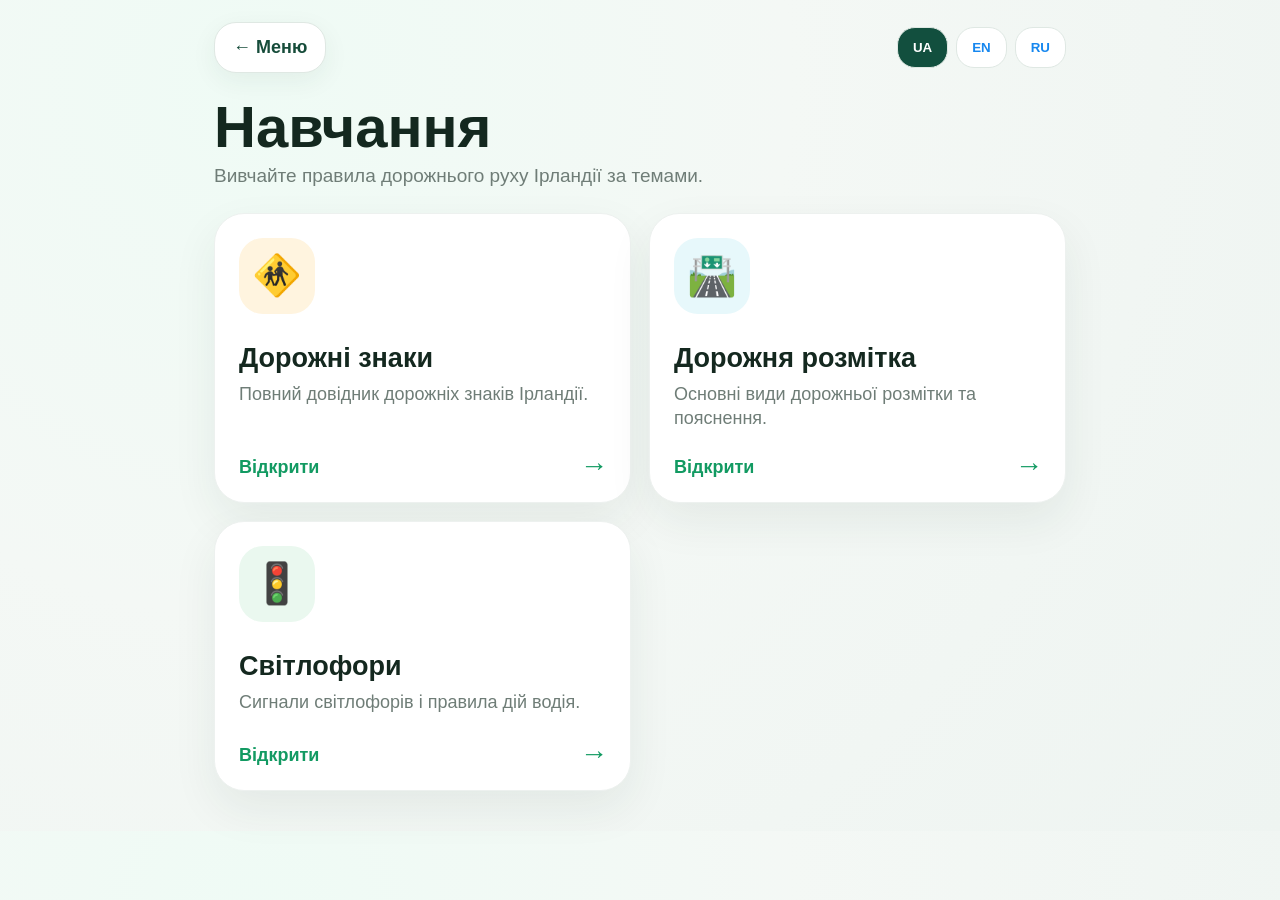
==== learning.html @ 6803e33b "Add files via upload" ====
<!doctype html>
<html lang="uk">
<head>
<meta charset="utf-8">
<meta name="viewport" content="width=device-width,initial-scale=1,viewport-fit=cover">
<meta name="theme-color" content="#f4f8f5">
<title>Навчання — Irish Driving Theory Test</title>
<style>
:root{--bg:#f4f8f5;--card:#fff;--text:#14281f;--muted:#6f7d77;--green:#0f6847;--line:#dfe8e3;--blue:#1687ef}
*{box-sizing:border-box}body{margin:0;background:radial-gradient(circle at 20% 10%,#effbf5 0,#f4f8f5 42%,#eef4f1 100%);font-family:-apple-system,BlinkMacSystemFont,"SF Pro Display","Segoe UI",sans-serif;color:var(--text)}
.page{max-width:900px;margin:auto;padding:calc(22px + env(safe-area-inset-top)) 24px calc(40px + env(safe-area-inset-bottom))}
.top{display:flex;align-items:center;justify-content:space-between;gap:16px;margin-bottom:24px}.back{border:1px solid var(--line);background:#fff;border-radius:22px;padding:14px 18px;font-size:18px;font-weight:800;color:#164c3a;text-decoration:none;box-shadow:0 8px 26px #183b2810}.langs{display:flex;gap:8px}.lang{border:1px solid var(--line);background:white;border-radius:18px;padding:12px 15px;font-weight:800;color:#1687ef}.lang.active{background:#124f3e;color:#fff}
h1{font-size:clamp(36px,7vw,58px);line-height:1.03;margin:8px 0 8px}.lead{font-size:19px;color:var(--muted);margin:0 0 26px}
.grid{display:grid;grid-template-columns:repeat(2,minmax(0,1fr));gap:18px}.card{position:relative;display:flex;flex-direction:column;min-height:270px;padding:24px;border-radius:30px;background:var(--card);border:1px solid #edf1ef;text-decoration:none;color:inherit;box-shadow:0 18px 46px #183b2812;transition:.18s transform}.card:active{transform:scale(.98)}
.icon{width:76px;height:76px;border-radius:24px;display:grid;place-items:center;font-size:40px;margin-bottom:30px}.signs .icon{background:#fff4df}.markings .icon{background:#e7f8fb}.lights .icon{background:#eaf8ef}.card h2{font-size:27px;line-height:1.05;margin:0 0 10px}.card p{font-size:18px;line-height:1.35;color:var(--muted);margin:0 0 26px}.open{margin-top:auto;color:#129a62;font-size:18px;font-weight:900}.arrow{position:absolute;right:22px;bottom:20px;font-size:28px;color:#129a62}
@media(max-width:560px){.page{padding-left:18px;padding-right:18px}.grid{gap:14px}.card{padding:18px;min-height:235px;border-radius:25px}.icon{width:66px;height:66px;border-radius:21px;font-size:34px;margin-bottom:24px}.card h2{font-size:23px}.card p{font-size:16px}.open{font-size:16px}}
</style>
</head>
<body>
<main class="page">
<div class="top"><a class="back" href="index.html">← <span data-k="menu">Меню</span></a><div class="langs"><button class="lang active" data-lang="ua">UA</button><button class="lang" data-lang="en">EN</button><button class="lang" data-lang="ru">RU</button></div></div>
<h1 data-k="title">Навчання</h1><p class="lead" data-k="lead">Вивчайте правила дорожнього руху Ірландії за темами.</p>
<section class="grid">
<a class="card signs" href="road-signs.html"><span class="icon">🚸</span><h2 data-k="signs">Дорожні знаки</h2><p data-k="signsText">Повний довідник дорожніх знаків Ірландії.</p><span class="open" data-k="open">Відкрити</span><span class="arrow">→</span></a>
<a class="card markings" href="road-markings.html"><span class="icon">🛣️</span><h2 data-k="markings">Дорожня розмітка</h2><p data-k="markingsText">Основні види дорожньої розмітки та пояснення.</p><span class="open" data-k="open">Відкрити</span><span class="arrow">→</span></a>
<a class="card lights" href="traffic-lights.html"><span class="icon">🚦</span><h2 data-k="lights">Світлофори</h2><p data-k="lightsText">Сигнали світлофорів і правила дій водія.</p><span class="open" data-k="open">Відкрити</span><span class="arrow">→</span></a>
</section>
</main>
<script>
const T={ua:{menu:'Меню',title:'Навчання',lead:'Вивчайте правила дорожнього руху Ірландії за темами.',signs:'Дорожні знаки',signsText:'Повний довідник дорожніх знаків Ірландії.',markings:'Дорожня розмітка',markingsText:'Основні види дорожньої розмітки та пояснення.',lights:'Світлофори',lightsText:'Сигнали світлофорів і правила дій водія.',open:'Відкрити'},en:{menu:'Menu',title:'Learning',lead:'Study Irish road rules by topic.',signs:'Road signs',signsText:'A complete guide to Irish road signs.',markings:'Road markings',markingsText:'Key Irish road markings and explanations.',lights:'Traffic lights',lightsText:'Traffic light signals and driver actions.',open:'Open'},ru:{menu:'Меню',title:'Обучение',lead:'Изучайте правила дорожного движения Ирландии по темам.',signs:'Дорожные знаки',signsText:'Полный справочник дорожных знаков Ирландии.',markings:'Дорожная разметка',markingsText:'Основные виды разметки и объяснения.',lights:'Светофоры',lightsText:'Сигналы светофора и действия водителя.',open:'Открыть'}};
document.querySelectorAll('.lang').forEach(b=>b.addEventListener('click',()=>{document.querySelectorAll('.lang').forEach(x=>x.classList.toggle('active',x===b));document.querySelectorAll('[data-k]').forEach(el=>el.textContent=T[b.dataset.lang][el.dataset.k]);document.documentElement.lang=b.dataset.lang==='ua'?'uk':b.dataset.lang;}));
</script>
</body></html>
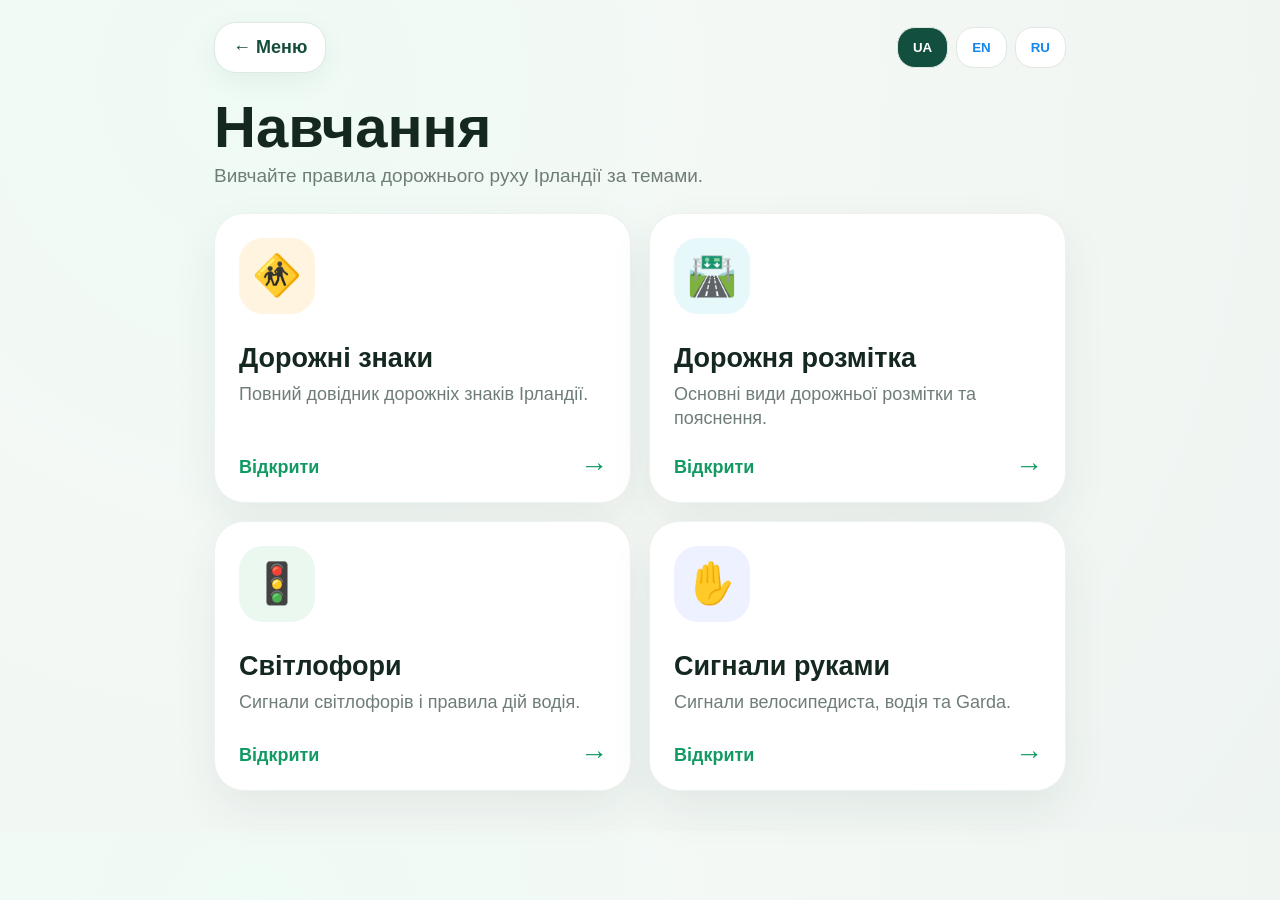
==== commit b601666b: "Add files via upload" ====
--- a/learning.html
+++ b/learning.html
@@ -12,7 +12,7 @@
 .top{display:flex;align-items:center;justify-content:space-between;gap:16px;margin-bottom:24px}.back{border:1px solid var(--line);background:#fff;border-radius:22px;padding:14px 18px;font-size:18px;font-weight:800;color:#164c3a;text-decoration:none;box-shadow:0 8px 26px #183b2810}.langs{display:flex;gap:8px}.lang{border:1px solid var(--line);background:white;border-radius:18px;padding:12px 15px;font-weight:800;color:#1687ef}.lang.active{background:#124f3e;color:#fff}
 h1{font-size:clamp(36px,7vw,58px);line-height:1.03;margin:8px 0 8px}.lead{font-size:19px;color:var(--muted);margin:0 0 26px}
 .grid{display:grid;grid-template-columns:repeat(2,minmax(0,1fr));gap:18px}.card{position:relative;display:flex;flex-direction:column;min-height:270px;padding:24px;border-radius:30px;background:var(--card);border:1px solid #edf1ef;text-decoration:none;color:inherit;box-shadow:0 18px 46px #183b2812;transition:.18s transform}.card:active{transform:scale(.98)}
-.icon{width:76px;height:76px;border-radius:24px;display:grid;place-items:center;font-size:40px;margin-bottom:30px}.signs .icon{background:#fff4df}.markings .icon{background:#e7f8fb}.lights .icon{background:#eaf8ef}.card h2{font-size:27px;line-height:1.05;margin:0 0 10px}.card p{font-size:18px;line-height:1.35;color:var(--muted);margin:0 0 26px}.open{margin-top:auto;color:#129a62;font-size:18px;font-weight:900}.arrow{position:absolute;right:22px;bottom:20px;font-size:28px;color:#129a62}
+.icon{width:76px;height:76px;border-radius:24px;display:grid;place-items:center;font-size:40px;margin-bottom:30px}.signs .icon{background:#fff4df}.markings .icon{background:#e7f8fb}.lights .icon{background:#eaf8ef}.hand .icon{background:#eef1ff}.card h2{font-size:27px;line-height:1.05;margin:0 0 10px}.card p{font-size:18px;line-height:1.35;color:var(--muted);margin:0 0 26px}.open{margin-top:auto;color:#129a62;font-size:18px;font-weight:900}.arrow{position:absolute;right:22px;bottom:20px;font-size:28px;color:#129a62}
 @media(max-width:560px){.page{padding-left:18px;padding-right:18px}.grid{gap:14px}.card{padding:18px;min-height:235px;border-radius:25px}.icon{width:66px;height:66px;border-radius:21px;font-size:34px;margin-bottom:24px}.card h2{font-size:23px}.card p{font-size:16px}.open{font-size:16px}}
 </style>
 </head>
@@ -24,10 +24,11 @@
 <a class="card signs" href="road-signs.html"><span class="icon">🚸</span><h2 data-k="signs">Дорожні знаки</h2><p data-k="signsText">Повний довідник дорожніх знаків Ірландії.</p><span class="open" data-k="open">Відкрити</span><span class="arrow">→</span></a>
 <a class="card markings" href="road-markings.html"><span class="icon">🛣️</span><h2 data-k="markings">Дорожня розмітка</h2><p data-k="markingsText">Основні види дорожньої розмітки та пояснення.</p><span class="open" data-k="open">Відкрити</span><span class="arrow">→</span></a>
 <a class="card lights" href="traffic-lights.html"><span class="icon">🚦</span><h2 data-k="lights">Світлофори</h2><p data-k="lightsText">Сигнали світлофорів і правила дій водія.</p><span class="open" data-k="open">Відкрити</span><span class="arrow">→</span></a>
+<a class="card hand" href="hand-signals.html"><span class="icon">✋</span><h2 data-k="hands">Сигнали руками</h2><p data-k="handsText">Сигнали велосипедиста, водія та Garda.</p><span class="open" data-k="open">Відкрити</span><span class="arrow">→</span></a>
 </section>
 </main>
 <script>
-const T={ua:{menu:'Меню',title:'Навчання',lead:'Вивчайте правила дорожнього руху Ірландії за темами.',signs:'Дорожні знаки',signsText:'Повний довідник дорожніх знаків Ірландії.',markings:'Дорожня розмітка',markingsText:'Основні види дорожньої розмітки та пояснення.',lights:'Світлофори',lightsText:'Сигнали світлофорів і правила дій водія.',open:'Відкрити'},en:{menu:'Menu',title:'Learning',lead:'Study Irish road rules by topic.',signs:'Road signs',signsText:'A complete guide to Irish road signs.',markings:'Road markings',markingsText:'Key Irish road markings and explanations.',lights:'Traffic lights',lightsText:'Traffic light signals and driver actions.',open:'Open'},ru:{menu:'Меню',title:'Обучение',lead:'Изучайте правила дорожного движения Ирландии по темам.',signs:'Дорожные знаки',signsText:'Полный справочник дорожных знаков Ирландии.',markings:'Дорожная разметка',markingsText:'Основные виды разметки и объяснения.',lights:'Светофоры',lightsText:'Сигналы светофора и действия водителя.',open:'Открыть'}};
+const T={ua:{menu:'Меню',title:'Навчання',lead:'Вивчайте правила дорожнього руху Ірландії за темами.',signs:'Дорожні знаки',signsText:'Повний довідник дорожніх знаків Ірландії.',markings:'Дорожня розмітка',markingsText:'Основні види дорожньої розмітки та пояснення.',lights:'Світлофори',lightsText:'Сигнали світлофорів і правила дій водія.',hands:'Сигнали руками',handsText:'Сигнали велосипедиста, водія та Garda.',open:'Відкрити'},en:{menu:'Menu',title:'Learning',lead:'Study Irish road rules by topic.',signs:'Road signs',signsText:'A complete guide to Irish road signs.',markings:'Road markings',markingsText:'Key Irish road markings and explanations.',lights:'Traffic lights',lightsText:'Traffic light signals and driver actions.',hands:'Hand signals',handsText:'Cyclist, driver and Garda hand signals.',open:'Open'},ru:{menu:'Меню',title:'Обучение',lead:'Изучайте правила дорожного движения Ирландии по темам.',signs:'Дорожные знаки',signsText:'Полный справочник дорожных знаков Ирландии.',markings:'Дорожная разметка',markingsText:'Основные виды разметки и объяснения.',lights:'Светофоры',lightsText:'Сигналы светофора и действия водителя.',hands:'Сигналы руками',handsText:'Сигналы велосипедиста, водителя и Garda.',open:'Открыть'}};
 document.querySelectorAll('.lang').forEach(b=>b.addEventListener('click',()=>{document.querySelectorAll('.lang').forEach(x=>x.classList.toggle('active',x===b));document.querySelectorAll('[data-k]').forEach(el=>el.textContent=T[b.dataset.lang][el.dataset.k]);document.documentElement.lang=b.dataset.lang==='ua'?'uk':b.dataset.lang;}));
 </script>
 </body></html>
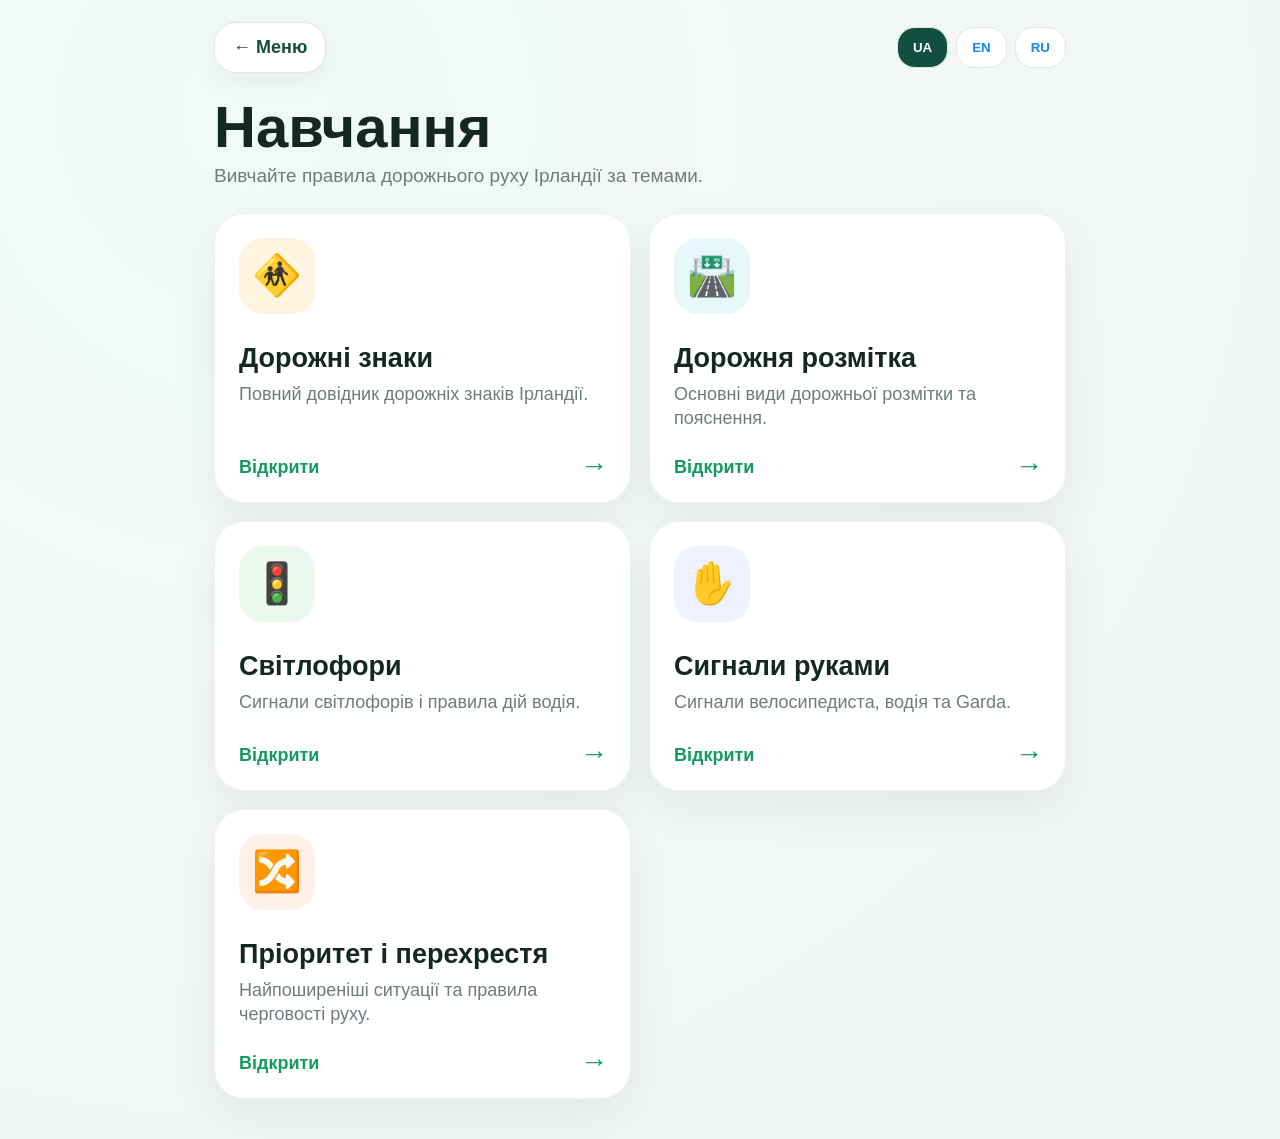
==== commit 9934b6f5: "Add files via upload" ====
--- a/learning.html
+++ b/learning.html
@@ -12,7 +12,7 @@
 .top{display:flex;align-items:center;justify-content:space-between;gap:16px;margin-bottom:24px}.back{border:1px solid var(--line);background:#fff;border-radius:22px;padding:14px 18px;font-size:18px;font-weight:800;color:#164c3a;text-decoration:none;box-shadow:0 8px 26px #183b2810}.langs{display:flex;gap:8px}.lang{border:1px solid var(--line);background:white;border-radius:18px;padding:12px 15px;font-weight:800;color:#1687ef}.lang.active{background:#124f3e;color:#fff}
 h1{font-size:clamp(36px,7vw,58px);line-height:1.03;margin:8px 0 8px}.lead{font-size:19px;color:var(--muted);margin:0 0 26px}
 .grid{display:grid;grid-template-columns:repeat(2,minmax(0,1fr));gap:18px}.card{position:relative;display:flex;flex-direction:column;min-height:270px;padding:24px;border-radius:30px;background:var(--card);border:1px solid #edf1ef;text-decoration:none;color:inherit;box-shadow:0 18px 46px #183b2812;transition:.18s transform}.card:active{transform:scale(.98)}
-.icon{width:76px;height:76px;border-radius:24px;display:grid;place-items:center;font-size:40px;margin-bottom:30px}.signs .icon{background:#fff4df}.markings .icon{background:#e7f8fb}.lights .icon{background:#eaf8ef}.hand .icon{background:#eef1ff}.card h2{font-size:27px;line-height:1.05;margin:0 0 10px}.card p{font-size:18px;line-height:1.35;color:var(--muted);margin:0 0 26px}.open{margin-top:auto;color:#129a62;font-size:18px;font-weight:900}.arrow{position:absolute;right:22px;bottom:20px;font-size:28px;color:#129a62}
+.icon{width:76px;height:76px;border-radius:24px;display:grid;place-items:center;font-size:40px;margin-bottom:30px}.signs .icon{background:#fff4df}.markings .icon{background:#e7f8fb}.lights .icon{background:#eaf8ef}.hand .icon{background:#eef1ff}.priority .icon{background:#fff0e8}.card h2{font-size:27px;line-height:1.05;margin:0 0 10px}.card p{font-size:18px;line-height:1.35;color:var(--muted);margin:0 0 26px}.open{margin-top:auto;color:#129a62;font-size:18px;font-weight:900}.arrow{position:absolute;right:22px;bottom:20px;font-size:28px;color:#129a62}
 @media(max-width:560px){.page{padding-left:18px;padding-right:18px}.grid{gap:14px}.card{padding:18px;min-height:235px;border-radius:25px}.icon{width:66px;height:66px;border-radius:21px;font-size:34px;margin-bottom:24px}.card h2{font-size:23px}.card p{font-size:16px}.open{font-size:16px}}
 </style>
 </head>
@@ -25,10 +25,12 @@
 <a class="card markings" href="road-markings.html"><span class="icon">🛣️</span><h2 data-k="markings">Дорожня розмітка</h2><p data-k="markingsText">Основні види дорожньої розмітки та пояснення.</p><span class="open" data-k="open">Відкрити</span><span class="arrow">→</span></a>
 <a class="card lights" href="traffic-lights.html"><span class="icon">🚦</span><h2 data-k="lights">Світлофори</h2><p data-k="lightsText">Сигнали світлофорів і правила дій водія.</p><span class="open" data-k="open">Відкрити</span><span class="arrow">→</span></a>
 <a class="card hand" href="hand-signals.html"><span class="icon">✋</span><h2 data-k="hands">Сигнали руками</h2><p data-k="handsText">Сигнали велосипедиста, водія та Garda.</p><span class="open" data-k="open">Відкрити</span><span class="arrow">→</span></a>
+
+<a class="card priority" href="priority-intersections.html"><span class="icon">🔀</span><h2 data-k="priority">Пріоритет і перехрестя</h2><p data-k="priorityText">Найпоширеніші ситуації та правила черговості руху.</p><span class="open" data-k="open">Відкрити</span><span class="arrow">→</span></a>
 </section>
 </main>
 <script>
-const T={ua:{menu:'Меню',title:'Навчання',lead:'Вивчайте правила дорожнього руху Ірландії за темами.',signs:'Дорожні знаки',signsText:'Повний довідник дорожніх знаків Ірландії.',markings:'Дорожня розмітка',markingsText:'Основні види дорожньої розмітки та пояснення.',lights:'Світлофори',lightsText:'Сигнали світлофорів і правила дій водія.',hands:'Сигнали руками',handsText:'Сигнали велосипедиста, водія та Garda.',open:'Відкрити'},en:{menu:'Menu',title:'Learning',lead:'Study Irish road rules by topic.',signs:'Road signs',signsText:'A complete guide to Irish road signs.',markings:'Road markings',markingsText:'Key Irish road markings and explanations.',lights:'Traffic lights',lightsText:'Traffic light signals and driver actions.',hands:'Hand signals',handsText:'Cyclist, driver and Garda hand signals.',open:'Open'},ru:{menu:'Меню',title:'Обучение',lead:'Изучайте правила дорожного движения Ирландии по темам.',signs:'Дорожные знаки',signsText:'Полный справочник дорожных знаков Ирландии.',markings:'Дорожная разметка',markingsText:'Основные виды разметки и объяснения.',lights:'Светофоры',lightsText:'Сигналы светофора и действия водителя.',hands:'Сигналы руками',handsText:'Сигналы велосипедиста, водителя и Garda.',open:'Открыть'}};
+const T={ua:{menu:'Меню',title:'Навчання',lead:'Вивчайте правила дорожнього руху Ірландії за темами.',signs:'Дорожні знаки',signsText:'Повний довідник дорожніх знаків Ірландії.',markings:'Дорожня розмітка',markingsText:'Основні види дорожньої розмітки та пояснення.',lights:'Світлофори',lightsText:'Сигнали світлофорів і правила дій водія.',hands:'Сигнали руками',handsText:'Сигнали велосипедиста, водія та Garda.',priority:'Пріоритет і перехрестя',priorityText:'Найпоширеніші ситуації та правила черговості руху.',open:'Відкрити'},en:{menu:'Menu',title:'Learning',lead:'Study Irish road rules by topic.',signs:'Road signs',signsText:'A complete guide to Irish road signs.',markings:'Road markings',markingsText:'Key Irish road markings and explanations.',lights:'Traffic lights',lightsText:'Traffic light signals and driver actions.',hands:'Hand signals',handsText:'Cyclist, driver and Garda hand signals.',priority:'Priority and junctions',priorityText:'Common situations and rules of right of way.',open:'Open'},ru:{menu:'Меню',title:'Обучение',lead:'Изучайте правила дорожного движения Ирландии по темам.',signs:'Дорожные знаки',signsText:'Полный справочник дорожных знаков Ирландии.',markings:'Дорожная разметка',markingsText:'Основные виды разметки и объяснения.',lights:'Светофоры',lightsText:'Сигналы светофора и действия водителя.',hands:'Сигналы руками',handsText:'Сигналы велосипедиста, водителя и Garda.',priority:'Приоритет и перекрёстки',priorityText:'Распространённые ситуации и правила очередности движения.',open:'Открыть'}};
 document.querySelectorAll('.lang').forEach(b=>b.addEventListener('click',()=>{document.querySelectorAll('.lang').forEach(x=>x.classList.toggle('active',x===b));document.querySelectorAll('[data-k]').forEach(el=>el.textContent=T[b.dataset.lang][el.dataset.k]);document.documentElement.lang=b.dataset.lang==='ua'?'uk':b.dataset.lang;}));
 </script>
 </body></html>
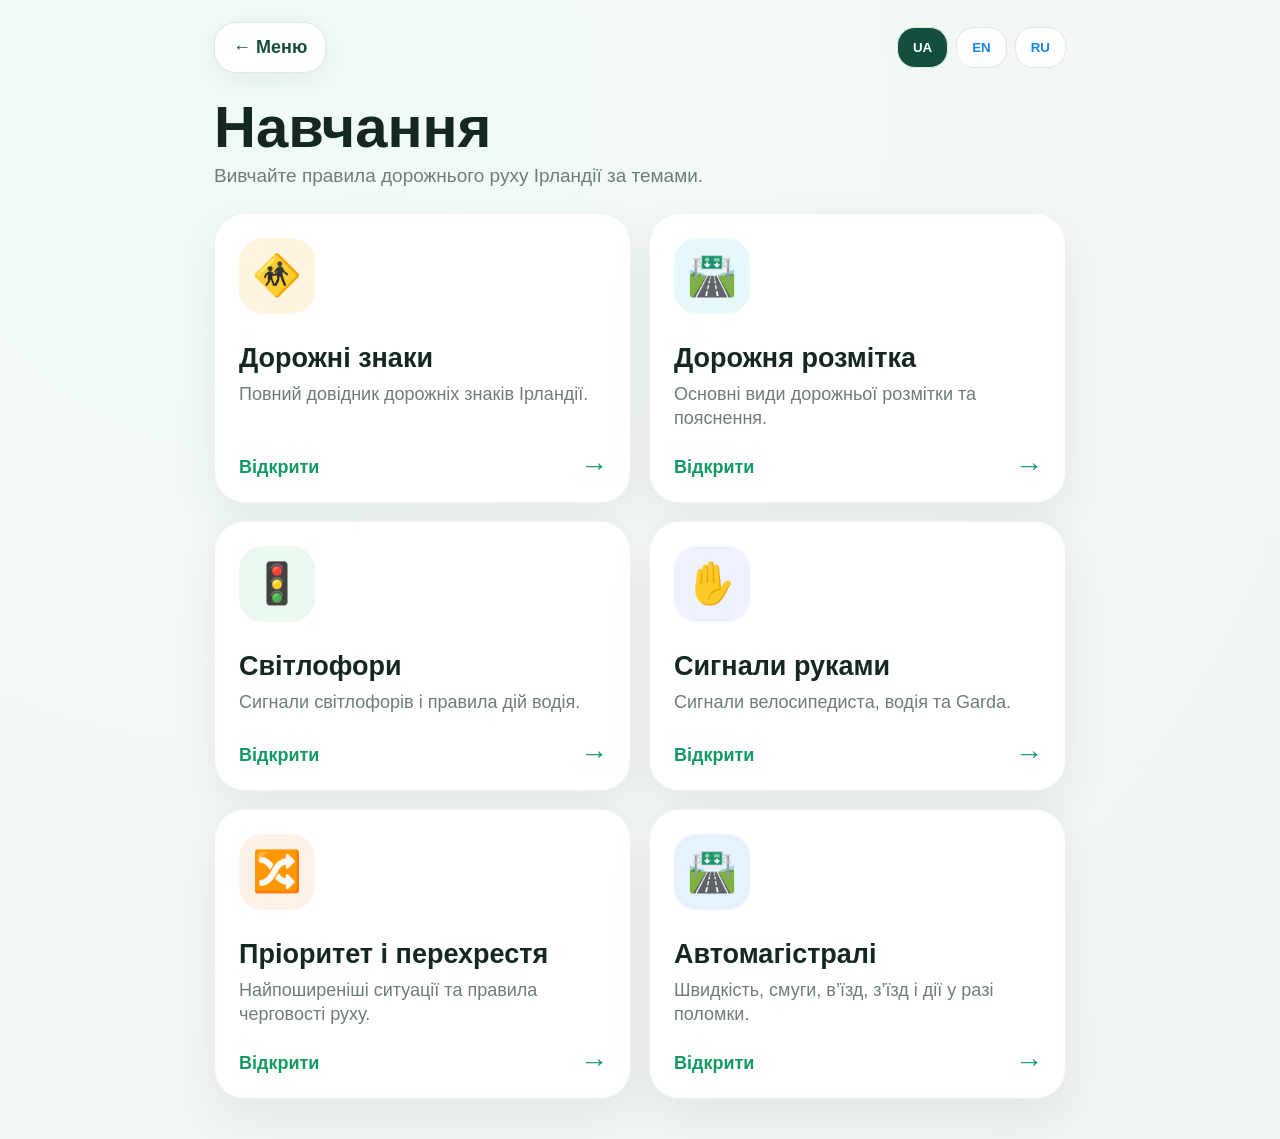
==== commit 2c68fead: "Add files via upload" ====
--- a/learning.html
+++ b/learning.html
@@ -12,7 +12,7 @@
 .top{display:flex;align-items:center;justify-content:space-between;gap:16px;margin-bottom:24px}.back{border:1px solid var(--line);background:#fff;border-radius:22px;padding:14px 18px;font-size:18px;font-weight:800;color:#164c3a;text-decoration:none;box-shadow:0 8px 26px #183b2810}.langs{display:flex;gap:8px}.lang{border:1px solid var(--line);background:white;border-radius:18px;padding:12px 15px;font-weight:800;color:#1687ef}.lang.active{background:#124f3e;color:#fff}
 h1{font-size:clamp(36px,7vw,58px);line-height:1.03;margin:8px 0 8px}.lead{font-size:19px;color:var(--muted);margin:0 0 26px}
 .grid{display:grid;grid-template-columns:repeat(2,minmax(0,1fr));gap:18px}.card{position:relative;display:flex;flex-direction:column;min-height:270px;padding:24px;border-radius:30px;background:var(--card);border:1px solid #edf1ef;text-decoration:none;color:inherit;box-shadow:0 18px 46px #183b2812;transition:.18s transform}.card:active{transform:scale(.98)}
-.icon{width:76px;height:76px;border-radius:24px;display:grid;place-items:center;font-size:40px;margin-bottom:30px}.signs .icon{background:#fff4df}.markings .icon{background:#e7f8fb}.lights .icon{background:#eaf8ef}.hand .icon{background:#eef1ff}.priority .icon{background:#fff0e8}.card h2{font-size:27px;line-height:1.05;margin:0 0 10px}.card p{font-size:18px;line-height:1.35;color:var(--muted);margin:0 0 26px}.open{margin-top:auto;color:#129a62;font-size:18px;font-weight:900}.arrow{position:absolute;right:22px;bottom:20px;font-size:28px;color:#129a62}
+.icon{width:76px;height:76px;border-radius:24px;display:grid;place-items:center;font-size:40px;margin-bottom:30px}.signs .icon{background:#fff4df}.markings .icon{background:#e7f8fb}.lights .icon{background:#eaf8ef}.hand .icon{background:#eef1ff}.priority .icon{background:#fff0e8}.motorways .icon{background:#e6f2ff}.card h2{font-size:27px;line-height:1.05;margin:0 0 10px}.card p{font-size:18px;line-height:1.35;color:var(--muted);margin:0 0 26px}.open{margin-top:auto;color:#129a62;font-size:18px;font-weight:900}.arrow{position:absolute;right:22px;bottom:20px;font-size:28px;color:#129a62}
 @media(max-width:560px){.page{padding-left:18px;padding-right:18px}.grid{gap:14px}.card{padding:18px;min-height:235px;border-radius:25px}.icon{width:66px;height:66px;border-radius:21px;font-size:34px;margin-bottom:24px}.card h2{font-size:23px}.card p{font-size:16px}.open{font-size:16px}}
 </style>
 </head>
@@ -27,10 +27,12 @@
 <a class="card hand" href="hand-signals.html"><span class="icon">✋</span><h2 data-k="hands">Сигнали руками</h2><p data-k="handsText">Сигнали велосипедиста, водія та Garda.</p><span class="open" data-k="open">Відкрити</span><span class="arrow">→</span></a>
 
 <a class="card priority" href="priority-intersections.html"><span class="icon">🔀</span><h2 data-k="priority">Пріоритет і перехрестя</h2><p data-k="priorityText">Найпоширеніші ситуації та правила черговості руху.</p><span class="open" data-k="open">Відкрити</span><span class="arrow">→</span></a>
+
+<a class="card motorways" href="motorways.html"><span class="icon">🛣️</span><h2 data-k="motorways">Автомагістралі</h2><p data-k="motorwaysText">Швидкість, смуги, в’їзд, з’їзд і дії у разі поломки.</p><span class="open" data-k="open">Відкрити</span><span class="arrow">→</span></a>
 </section>
 </main>
 <script>
-const T={ua:{menu:'Меню',title:'Навчання',lead:'Вивчайте правила дорожнього руху Ірландії за темами.',signs:'Дорожні знаки',signsText:'Повний довідник дорожніх знаків Ірландії.',markings:'Дорожня розмітка',markingsText:'Основні види дорожньої розмітки та пояснення.',lights:'Світлофори',lightsText:'Сигнали світлофорів і правила дій водія.',hands:'Сигнали руками',handsText:'Сигнали велосипедиста, водія та Garda.',priority:'Пріоритет і перехрестя',priorityText:'Найпоширеніші ситуації та правила черговості руху.',open:'Відкрити'},en:{menu:'Menu',title:'Learning',lead:'Study Irish road rules by topic.',signs:'Road signs',signsText:'A complete guide to Irish road signs.',markings:'Road markings',markingsText:'Key Irish road markings and explanations.',lights:'Traffic lights',lightsText:'Traffic light signals and driver actions.',hands:'Hand signals',handsText:'Cyclist, driver and Garda hand signals.',priority:'Priority and junctions',priorityText:'Common situations and rules of right of way.',open:'Open'},ru:{menu:'Меню',title:'Обучение',lead:'Изучайте правила дорожного движения Ирландии по темам.',signs:'Дорожные знаки',signsText:'Полный справочник дорожных знаков Ирландии.',markings:'Дорожная разметка',markingsText:'Основные виды разметки и объяснения.',lights:'Светофоры',lightsText:'Сигналы светофора и действия водителя.',hands:'Сигналы руками',handsText:'Сигналы велосипедиста, водителя и Garda.',priority:'Приоритет и перекрёстки',priorityText:'Распространённые ситуации и правила очередности движения.',open:'Открыть'}};
+const T={ua:{menu:'Меню',title:'Навчання',lead:'Вивчайте правила дорожнього руху Ірландії за темами.',signs:'Дорожні знаки',signsText:'Повний довідник дорожніх знаків Ірландії.',markings:'Дорожня розмітка',markingsText:'Основні види дорожньої розмітки та пояснення.',lights:'Світлофори',lightsText:'Сигнали світлофорів і правила дій водія.',hands:'Сигнали руками',handsText:'Сигнали велосипедиста, водія та Garda.',priority:'Пріоритет і перехрестя',priorityText:'Найпоширеніші ситуації та правила черговості руху.',motorways:'Автомагістралі',motorwaysText:'Швидкість, смуги, в’їзд, з’їзд і дії у разі поломки.',open:'Відкрити'},en:{menu:'Menu',title:'Learning',lead:'Study Irish road rules by topic.',signs:'Road signs',signsText:'A complete guide to Irish road signs.',markings:'Road markings',markingsText:'Key Irish road markings and explanations.',lights:'Traffic lights',lightsText:'Traffic light signals and driver actions.',hands:'Hand signals',handsText:'Cyclist, driver and Garda hand signals.',priority:'Priority and junctions',priorityText:'Common situations and rules of right of way.',motorways:'Motorways',motorwaysText:'Speed, lanes, joining, exits and breakdown procedures.',open:'Open'},ru:{menu:'Меню',title:'Обучение',lead:'Изучайте правила дорожного движения Ирландии по темам.',signs:'Дорожные знаки',signsText:'Полный справочник дорожных знаков Ирландии.',markings:'Дорожная разметка',markingsText:'Основные виды разметки и объяснения.',lights:'Светофоры',lightsText:'Сигналы светофора и действия водителя.',hands:'Сигналы руками',handsText:'Сигналы велосипедиста, водителя и Garda.',priority:'Приоритет и перекрёстки',priorityText:'Распространённые ситуации и правила очередности движения.',motorways:'Автомагистрали',motorwaysText:'Скорость, полосы, въезд, съезд и действия при поломке.',open:'Открыть'}};
 document.querySelectorAll('.lang').forEach(b=>b.addEventListener('click',()=>{document.querySelectorAll('.lang').forEach(x=>x.classList.toggle('active',x===b));document.querySelectorAll('[data-k]').forEach(el=>el.textContent=T[b.dataset.lang][el.dataset.k]);document.documentElement.lang=b.dataset.lang==='ua'?'uk':b.dataset.lang;}));
 </script>
 </body></html>
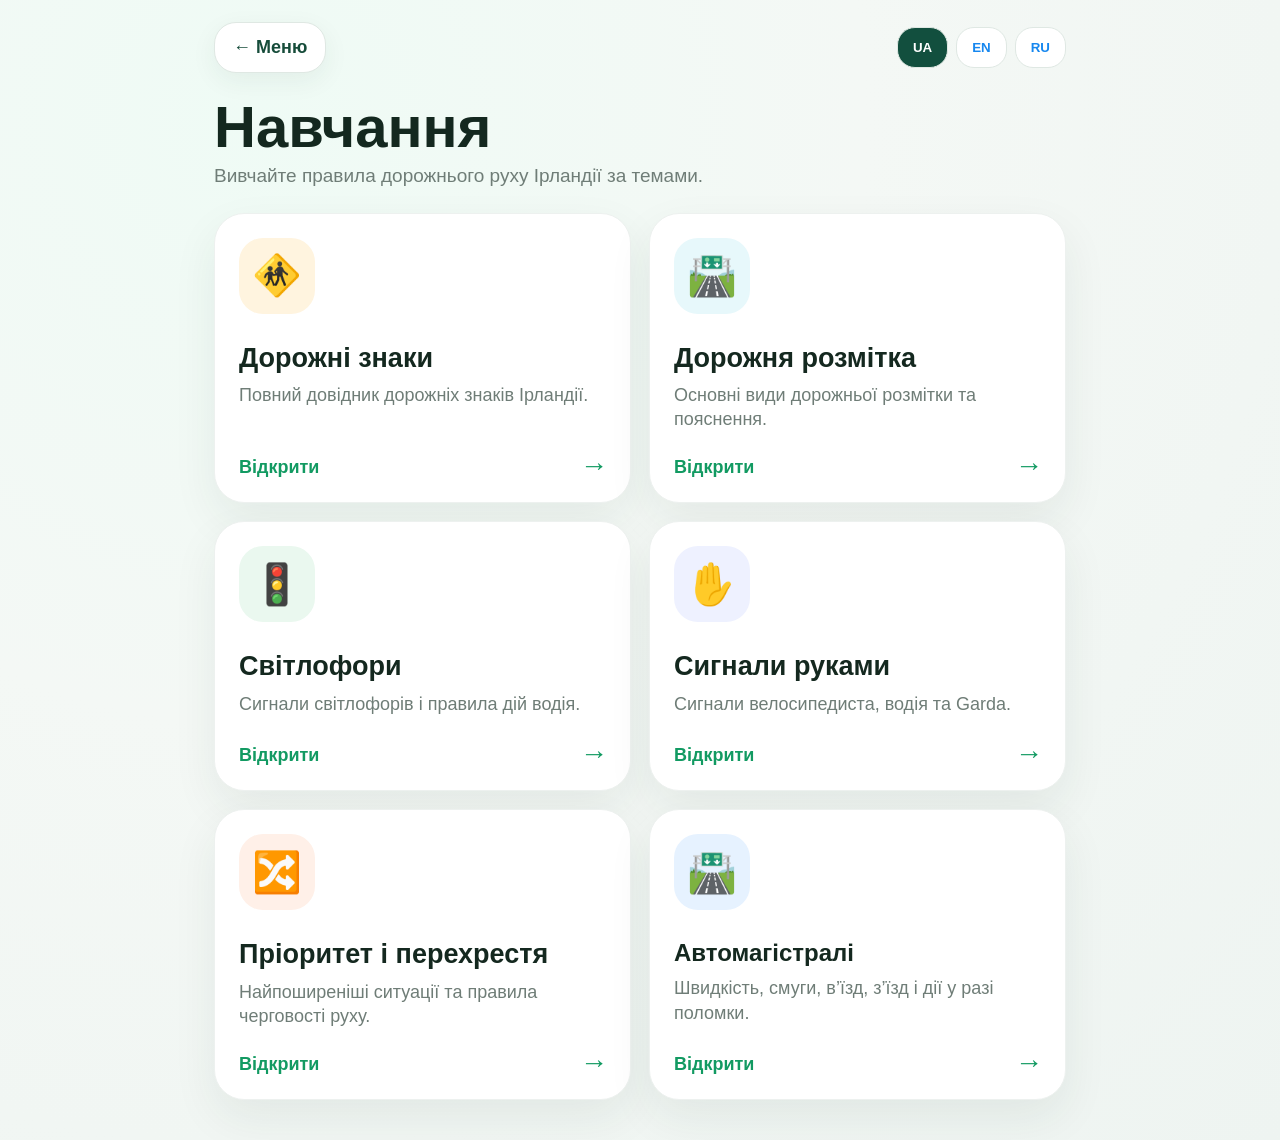
==== commit 6aeaf3a2: "Add files via upload" ====
--- a/learning.html
+++ b/learning.html
@@ -12,8 +12,8 @@
 .top{display:flex;align-items:center;justify-content:space-between;gap:16px;margin-bottom:24px}.back{border:1px solid var(--line);background:#fff;border-radius:22px;padding:14px 18px;font-size:18px;font-weight:800;color:#164c3a;text-decoration:none;box-shadow:0 8px 26px #183b2810}.langs{display:flex;gap:8px}.lang{border:1px solid var(--line);background:white;border-radius:18px;padding:12px 15px;font-weight:800;color:#1687ef}.lang.active{background:#124f3e;color:#fff}
 h1{font-size:clamp(36px,7vw,58px);line-height:1.03;margin:8px 0 8px}.lead{font-size:19px;color:var(--muted);margin:0 0 26px}
 .grid{display:grid;grid-template-columns:repeat(2,minmax(0,1fr));gap:18px}.card{position:relative;display:flex;flex-direction:column;min-height:270px;padding:24px;border-radius:30px;background:var(--card);border:1px solid #edf1ef;text-decoration:none;color:inherit;box-shadow:0 18px 46px #183b2812;transition:.18s transform}.card:active{transform:scale(.98)}
-.icon{width:76px;height:76px;border-radius:24px;display:grid;place-items:center;font-size:40px;margin-bottom:30px}.signs .icon{background:#fff4df}.markings .icon{background:#e7f8fb}.lights .icon{background:#eaf8ef}.hand .icon{background:#eef1ff}.priority .icon{background:#fff0e8}.motorways .icon{background:#e6f2ff}.card h2{font-size:27px;line-height:1.05;margin:0 0 10px}.card p{font-size:18px;line-height:1.35;color:var(--muted);margin:0 0 26px}.open{margin-top:auto;color:#129a62;font-size:18px;font-weight:900}.arrow{position:absolute;right:22px;bottom:20px;font-size:28px;color:#129a62}
-@media(max-width:560px){.page{padding-left:18px;padding-right:18px}.grid{gap:14px}.card{padding:18px;min-height:235px;border-radius:25px}.icon{width:66px;height:66px;border-radius:21px;font-size:34px;margin-bottom:24px}.card h2{font-size:23px}.card p{font-size:16px}.open{font-size:16px}}
+.icon{width:76px;height:76px;border-radius:24px;display:grid;place-items:center;font-size:40px;margin-bottom:30px}.signs .icon{background:#fff4df}.markings .icon{background:#e7f8fb}.lights .icon{background:#eaf8ef}.hand .icon{background:#eef1ff}.priority .icon{background:#fff0e8}.motorways .icon{background:#e6f2ff}.card h2{font-size:27px;line-height:1.08;margin:0 0 10px;overflow-wrap:anywhere;word-break:break-word}.motorways h2{font-size:24px}.card p{font-size:18px;line-height:1.35;color:var(--muted);margin:0 0 26px}.open{margin-top:auto;color:#129a62;font-size:18px;font-weight:900}.arrow{position:absolute;right:22px;bottom:20px;font-size:28px;color:#129a62}
+@media(max-width:560px){.page{padding-left:18px;padding-right:18px}.grid{gap:14px}.card{padding:18px;min-height:235px;border-radius:25px}.icon{width:66px;height:66px;border-radius:21px;font-size:34px;margin-bottom:24px}.card h2{font-size:23px}.motorways h2{font-size:21px}.card p{font-size:16px}.open{font-size:16px}}
 </style>
 </head>
 <body>
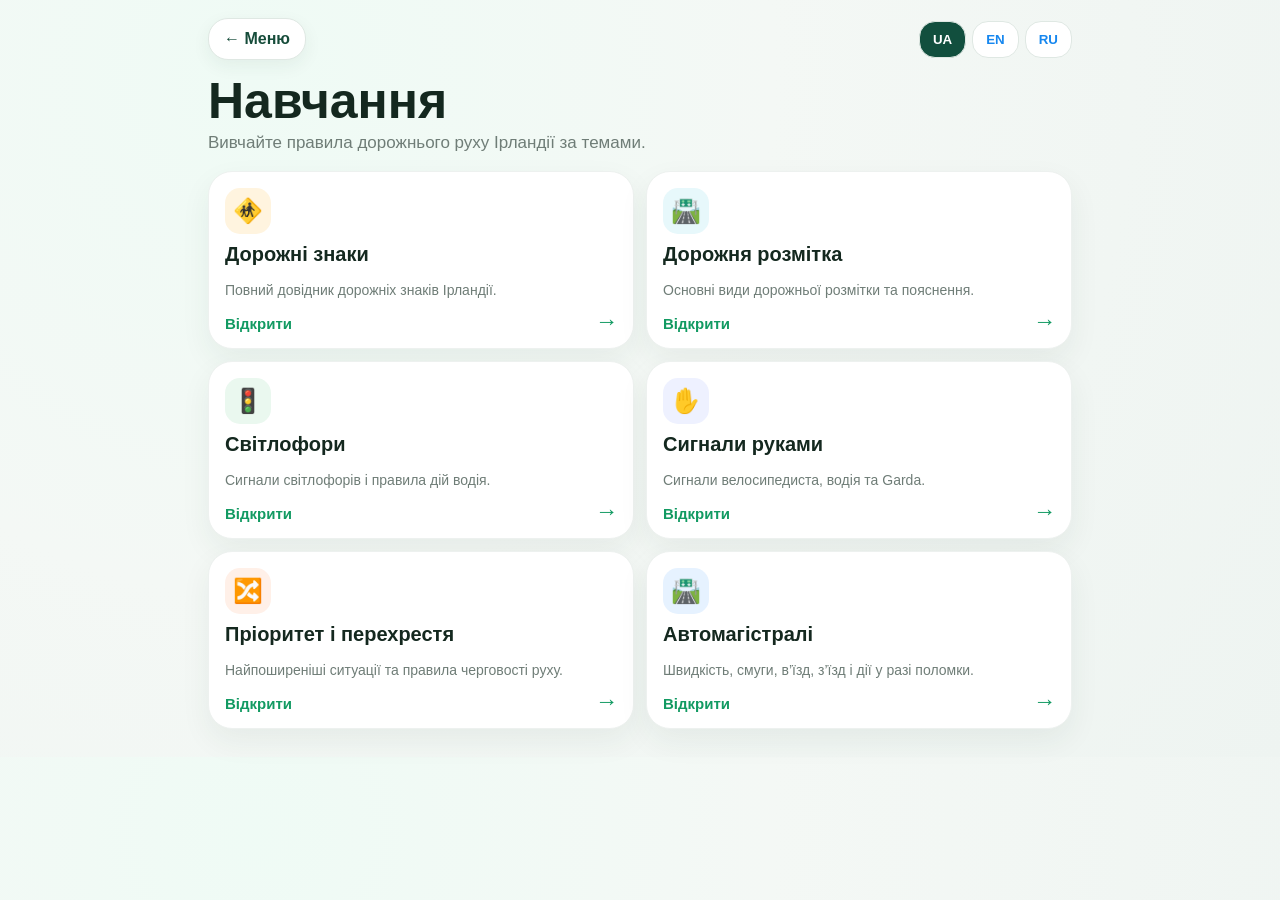
==== commit 4dcd2c80: "Add files via upload" ====
--- a/learning.html
+++ b/learning.html
@@ -7,13 +7,38 @@
 <title>Навчання — Irish Driving Theory Test</title>
 <style>
 :root{--bg:#f4f8f5;--card:#fff;--text:#14281f;--muted:#6f7d77;--green:#0f6847;--line:#dfe8e3;--blue:#1687ef}
-*{box-sizing:border-box}body{margin:0;background:radial-gradient(circle at 20% 10%,#effbf5 0,#f4f8f5 42%,#eef4f1 100%);font-family:-apple-system,BlinkMacSystemFont,"SF Pro Display","Segoe UI",sans-serif;color:var(--text)}
-.page{max-width:900px;margin:auto;padding:calc(22px + env(safe-area-inset-top)) 24px calc(40px + env(safe-area-inset-bottom))}
-.top{display:flex;align-items:center;justify-content:space-between;gap:16px;margin-bottom:24px}.back{border:1px solid var(--line);background:#fff;border-radius:22px;padding:14px 18px;font-size:18px;font-weight:800;color:#164c3a;text-decoration:none;box-shadow:0 8px 26px #183b2810}.langs{display:flex;gap:8px}.lang{border:1px solid var(--line);background:white;border-radius:18px;padding:12px 15px;font-weight:800;color:#1687ef}.lang.active{background:#124f3e;color:#fff}
-h1{font-size:clamp(36px,7vw,58px);line-height:1.03;margin:8px 0 8px}.lead{font-size:19px;color:var(--muted);margin:0 0 26px}
-.grid{display:grid;grid-template-columns:repeat(2,minmax(0,1fr));gap:18px}.card{position:relative;display:flex;flex-direction:column;min-height:270px;padding:24px;border-radius:30px;background:var(--card);border:1px solid #edf1ef;text-decoration:none;color:inherit;box-shadow:0 18px 46px #183b2812;transition:.18s transform}.card:active{transform:scale(.98)}
-.icon{width:76px;height:76px;border-radius:24px;display:grid;place-items:center;font-size:40px;margin-bottom:30px}.signs .icon{background:#fff4df}.markings .icon{background:#e7f8fb}.lights .icon{background:#eaf8ef}.hand .icon{background:#eef1ff}.priority .icon{background:#fff0e8}.motorways .icon{background:#e6f2ff}.card h2{font-size:27px;line-height:1.08;margin:0 0 10px;overflow-wrap:anywhere;word-break:break-word}.motorways h2{font-size:24px}.card p{font-size:18px;line-height:1.35;color:var(--muted);margin:0 0 26px}.open{margin-top:auto;color:#129a62;font-size:18px;font-weight:900}.arrow{position:absolute;right:22px;bottom:20px;font-size:28px;color:#129a62}
-@media(max-width:560px){.page{padding-left:18px;padding-right:18px}.grid{gap:14px}.card{padding:18px;min-height:235px;border-radius:25px}.icon{width:66px;height:66px;border-radius:21px;font-size:34px;margin-bottom:24px}.card h2{font-size:23px}.motorways h2{font-size:21px}.card p{font-size:16px}.open{font-size:16px}}
+*{box-sizing:border-box}
+body{margin:0;background:radial-gradient(circle at 20% 10%,#effbf5 0,#f4f8f5 42%,#eef4f1 100%);font-family:-apple-system,BlinkMacSystemFont,"SF Pro Display","Segoe UI",sans-serif;color:var(--text)}
+.page{max-width:900px;margin:auto;padding:calc(18px + env(safe-area-inset-top)) 18px calc(28px + env(safe-area-inset-bottom))}
+.top{display:flex;align-items:center;justify-content:space-between;gap:12px;margin-bottom:16px}
+.back{border:1px solid var(--line);background:#fff;border-radius:20px;padding:11px 15px;font-size:16px;font-weight:800;color:#164c3a;text-decoration:none;box-shadow:0 6px 18px #183b2810}
+.langs{display:flex;gap:6px}.lang{border:1px solid var(--line);background:white;border-radius:16px;padding:10px 13px;font-weight:800;color:#1687ef}.lang.active{background:#124f3e;color:#fff}
+h1{font-size:clamp(32px,7vw,50px);line-height:1.02;margin:4px 0 6px}.lead{font-size:17px;color:var(--muted);margin:0 0 18px}
+.grid{display:grid;grid-template-columns:repeat(2,minmax(0,1fr));gap:12px}
+.card{position:relative;display:grid;grid-template-columns:1fr;grid-template-rows:auto auto 1fr auto;min-height:178px;padding:16px;border-radius:24px;background:var(--card);border:1px solid #edf1ef;text-decoration:none;color:inherit;box-shadow:0 12px 30px #183b2810;transition:.18s transform}
+.card:active{transform:scale(.98)}
+.icon{grid-column:1;grid-row:1;width:46px;height:46px;border-radius:15px;display:grid;place-items:center;font-size:24px;margin:0}
+.signs .icon{background:#fff4df}.markings .icon{background:#e7f8fb}.lights .icon{background:#eaf8ef}.hand .icon{background:#eef1ff}.priority .icon{background:#fff0e8}.motorways .icon{background:#e6f2ff}
+.card h2{grid-column:1;grid-row:2;font-size:20px;line-height:1.08;margin:10px 0 5px;overflow-wrap:normal;word-break:normal;hyphens:none}
+.card p{grid-column:1 / -1;grid-row:3;font-size:14px;line-height:1.32;color:var(--muted);margin:10px 0 12px;display:-webkit-box;-webkit-line-clamp:2;-webkit-box-orient:vertical;overflow:hidden}
+.open{grid-column:1 / -1;grid-row:4;color:#129a62;font-size:15px;font-weight:900;padding-right:30px}
+.arrow{position:absolute;right:15px;bottom:13px;font-size:23px;color:#129a62}
+@media(max-width:560px){
+  .page{padding-left:14px;padding-right:14px}
+  .top{margin-bottom:14px}.back{padding:10px 13px}.lang{padding:9px 11px}
+  .grid{gap:10px}
+  .card{grid-template-columns:1fr;min-height:164px;padding:13px;border-radius:21px}
+  .icon{width:42px;height:42px;border-radius:14px;font-size:22px}
+  .card h2{font-size:17px;line-height:1.08;margin-top:9px}
+  .card p{font-size:13px;line-height:1.28;margin:8px 0 10px}
+  .open{font-size:14px}.arrow{font-size:21px;right:13px;bottom:11px}
+}
+@media(max-width:390px){
+  .card{min-height:156px;padding:12px;grid-template-columns:1fr}
+  .icon{width:38px;height:38px;font-size:20px;border-radius:12px}
+  .card h2{font-size:15.5px;line-height:1.1}
+  .card p{font-size:12.5px;-webkit-line-clamp:2}
+}
 </style>
 </head>
 <body>
